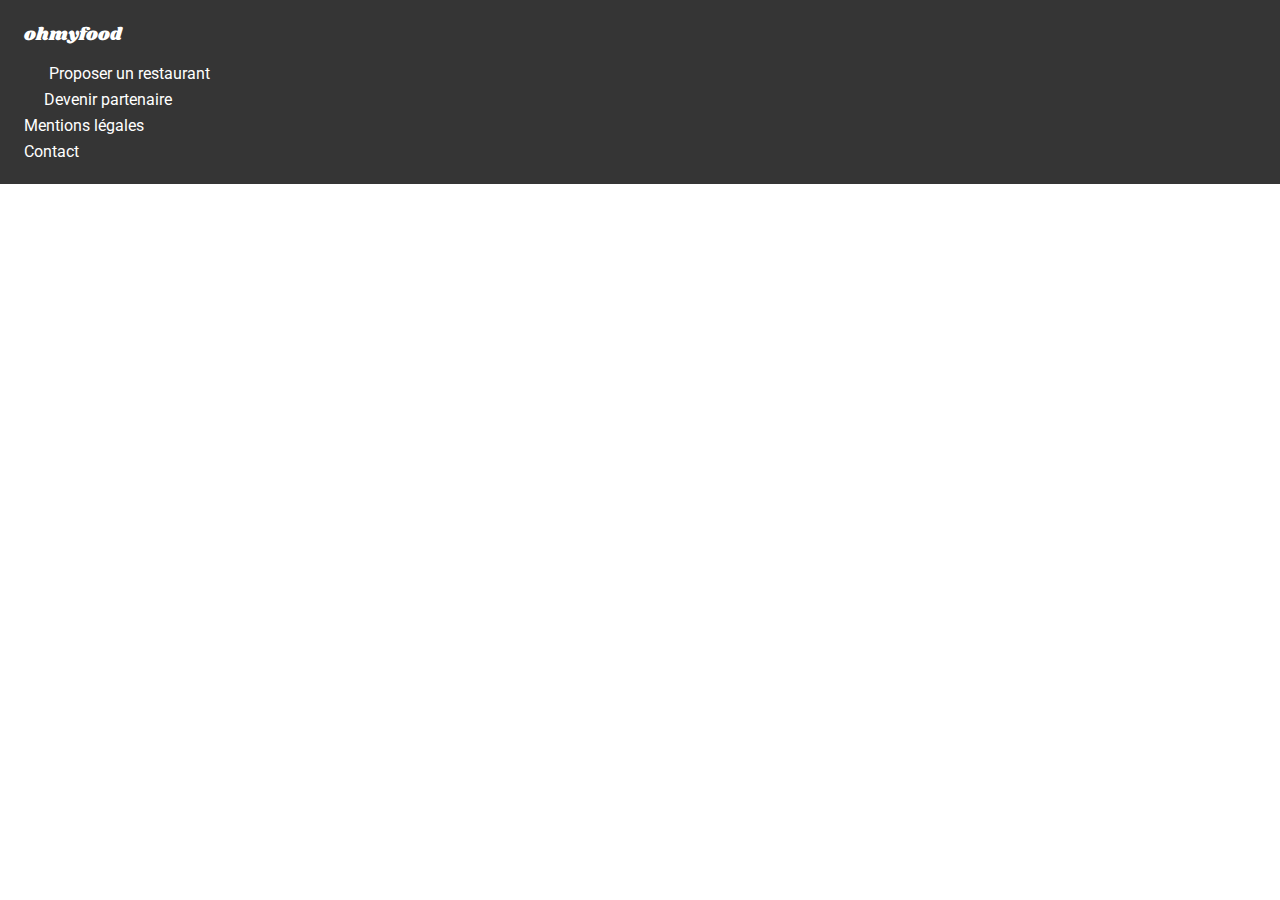
==== pages/aLaFrancaise.html @ b383493f "add all restaurants html pages" ====
<!doctype html>
<html lang=fr>
<head>
    <meta charset="UTF-8">
    <meta name="viewport" content="width=device-width, user-scalable=no, initial-scale=1.0, maximum-scale=1.0, minimum-scale=1.0">
    <meta http-equiv="X-UA-Compatible" content="ie=edge">
    <link rel="stylesheet" href="https://cdnjs.cloudflare.com/ajax/libs/font-awesome/6.2.1/css/all.min.css"
          integrity="sha512-MV7K8+y+gLIBoVD59lQIYicR65iaqukzvf/nwasF0nqhPay5w/9lJmVM2hMDcnK1OnMGCdVK+iQrJ7lzPJQd1w=="
          crossorigin="anonymous" referrerpolicy="no-referrer">
    <link rel="stylesheet" href="../css/style.css">
    <title>À la française</title>
</head>
<body>

<footer>
    <h2>ohmyfood</h2>
    <div class="lists">
        <ul class="participate">
            <li>
                <a href="#">Proposer un restaurant</a>
            </li>
            <li>
                <a href="#">Devenir partenaire</a>
            </li>
        </ul>
        <ul class="contact-legal">
            <li><a href="#">Mentions légales</a></li>
            <li><a href="#">Contact</a></li>
        </ul>
    </div>
</footer>
</body>
</html>
---- css/style.css ----
@import url("https://fonts.googleapis.com/css2?family=Shrikhand&display=swap");
@import url("https://fonts.googleapis.com/css2?family=Roboto:wght@300;400;500;700&display=swap");
*, ::before, ::after {
  margin: 0;
  padding: 0;
  box-sizing: border-box;
}

html {
  font-family: "roboto", sans-serif;
  scroll-behavior: smooth;
}

header {
  display: flex;
  justify-content: center;
  align-items: center;
  flex-direction: column;
}
header img {
  padding: 1em 0;
}
header .form-group {
  display: flex;
  justify-content: center;
  align-items: center;
  height: 50px;
  width: 100%;
  background-color: #EAEAEA;
}
header .form-group form {
  transform: translateX(15%);
}
header .form-group input {
  height: 100%;
  border: none;
  background-color: #EAEAEA;
  font-size: 16px;
}
header .form-group input:focus-within {
  outline: none;
}
header .form-group ::placeholder {
  color: #000;
  font-weight: bold;
}
header .form-group:focus {
  outline: none;
}
header .form-group i {
  font-size: 1em;
  padding-right: 15px;
}

.description {
  background-color: #F6F6F6;
  text-align: center;
  padding: 2rem 0;
}
.description h1 {
  margin: 0 1rem;
  font-size: 24px;
  font-weight: 700;
}
.description p {
  margin: 1rem 0;
  padding: 0 1.5rem;
  font-size: 18px;
  font-weight: 300;
  color: #666666;
}
.description button {
  margin-top: 1rem;
  width: 218px;
  height: 50px;
  border-radius: 25px;
  border: none;
  background: linear-gradient(to bottom, #FF79DA, #a16be0);
  color: white;
  font-weight: 500;
  font-family: Roboto, sans-serif;
  font-size: 16px;
  cursor: pointer;
  transition: all 0.3s ease-in-out;
  margin-bottom: 2rem;
}
.description button:hover {
  opacity: 0.8;
  box-shadow: 0 0 15px #99E2D0;
}

.working {
  display: flex;
  justify-content: center;
  align-items: center;
  padding: 3rem 1rem;
}
.working .container {
  width: 100%;
  max-width: 700px;
  display: flex;
  flex-direction: column;
}
.working .icon {
  color: #7E7E7E;
  margin-right: 1.5rem;
  font-size: 1.3rem;
  transform: translateY(-15%);
}
.working .icon-color {
  color: #9356DC;
}
.working h2 {
  padding: 1.5rem 0;
}
.working__content {
  margin: 0 0.5rem;
}
.working__content__row {
  position: relative;
  display: flex;
  justify-content: start;
  align-items: center;
  background-color: #F6F6F6;
  height: 75px;
  border-radius: 20px;
  box-shadow: 0 4px 15px 0 rgba(0, 0, 0, 0.15);
  padding: 0.8rem 2rem;
  font-weight: 500;
  margin-bottom: 1.5rem;
}
.working__content__row div {
  display: flex;
  justify-content: center;
  align-items: center;
  font-size: 14px;
  position: absolute;
  color: white;
  background-color: #9356DC;
  width: 1.3rem;
  height: 1.3rem;
  border-radius: 50%;
  left: 0;
  transform: translateX(-50%);
}

.restaurants {
  display: flex;
  justify-content: center;
  align-items: center;
  padding: 3rem 1rem;
  background-color: #F6F6F6;
}
.restaurants .container {
  width: 100%;
  max-width: 700px;
}
.restaurants .restaurants__cards {
  padding-bottom: 3rem;
}
.restaurants .restaurants__cards a {
  text-decoration: none;
  color: black;
  width: 100%;
  max-width: 650px;
  height: 300px;
}
.restaurants h2 {
  padding: 1.5rem 0;
}
.restaurants .card {
  width: 100%;
  background-color: white;
  margin: 0 auto;
  border-radius: 15px;
}
.restaurants .card:not(:last-child) {
  margin-bottom: 2rem;
}
.restaurants .card img {
  object-fit: cover;
  object-position: center center;
  width: 100%;
  transform-origin: 0 50%;
  height: 200px;
  border-radius: 15px 15px 0 0;
}
.restaurants .card .card__new {
  position: absolute;
  color: #278870;
  background-color: #99E2D0;
  box-shadow: 0 2px 4px 0 rgba(0, 0, 0, 0.15);
  padding: 8px 14px;
  font-size: 14px;
  border-radius: 2px;
  font-weight: 500;
  top: 20px;
  right: 20px;
}
.restaurants .card .card__content {
  display: flex;
  justify-content: space-between;
  width: 100%;
  height: 30%;
}
.restaurants .card .card__content__text {
  width: 100%;
  margin: 1rem;
  line-height: 1.7rem;
}
.restaurants .card .card__content__text p {
  font-size: 17px;
}
.restaurants .card .card__content__like {
  margin: 1rem 2rem 2rem 0;
  width: 10%;
  display: flex;
  justify-content: end;
  align-items: center;
}
.restaurants .card .heart-hover {
  display: none;
}
.restaurants .card i {
  font-size: 21px;
}
.restaurants .card i:hover {
  font-weight: 900;
  background: linear-gradient(to bottom, #FF79DA, #a16be0);
  -webkit-background-clip: text;
  -webkit-text-fill-color: transparent;
  opacity: 1;
  cursor: pointer;
}

footer {
  background: #353535;
  padding: 1.4rem 1.5rem;
}
footer li {
  list-style: none;
}
footer a {
  text-decoration: none;
  color: white;
}
footer h2 {
  font-family: "shrikhand", sans-serif;
  font-size: 18px;
  font-weight: 400;
  color: white;
  text-align: left;
  margin-bottom: 1rem;
}
footer .participate {
  color: white;
}
footer .participate :nth-child(1) ::before {
  font-family: "Font Awesome 5 Free";
  vertical-align: middle;
  font-weight: 900;
  font-size: 13px;
  content: "\f2e7";
  padding-right: 15px;
}
footer .participate :nth-child(2) ::before {
  font-family: "Font Awesome 5 Free";
  vertical-align: middle;
  font-weight: 900;
  font-size: 13px;
  content: "\f4c4";
  padding-right: 10px;
}
footer .participate li,
footer .contact-legal li:not(:last-child) {
  margin-bottom: 7px;
}

/*# sourceMappingURL=style.css.map */
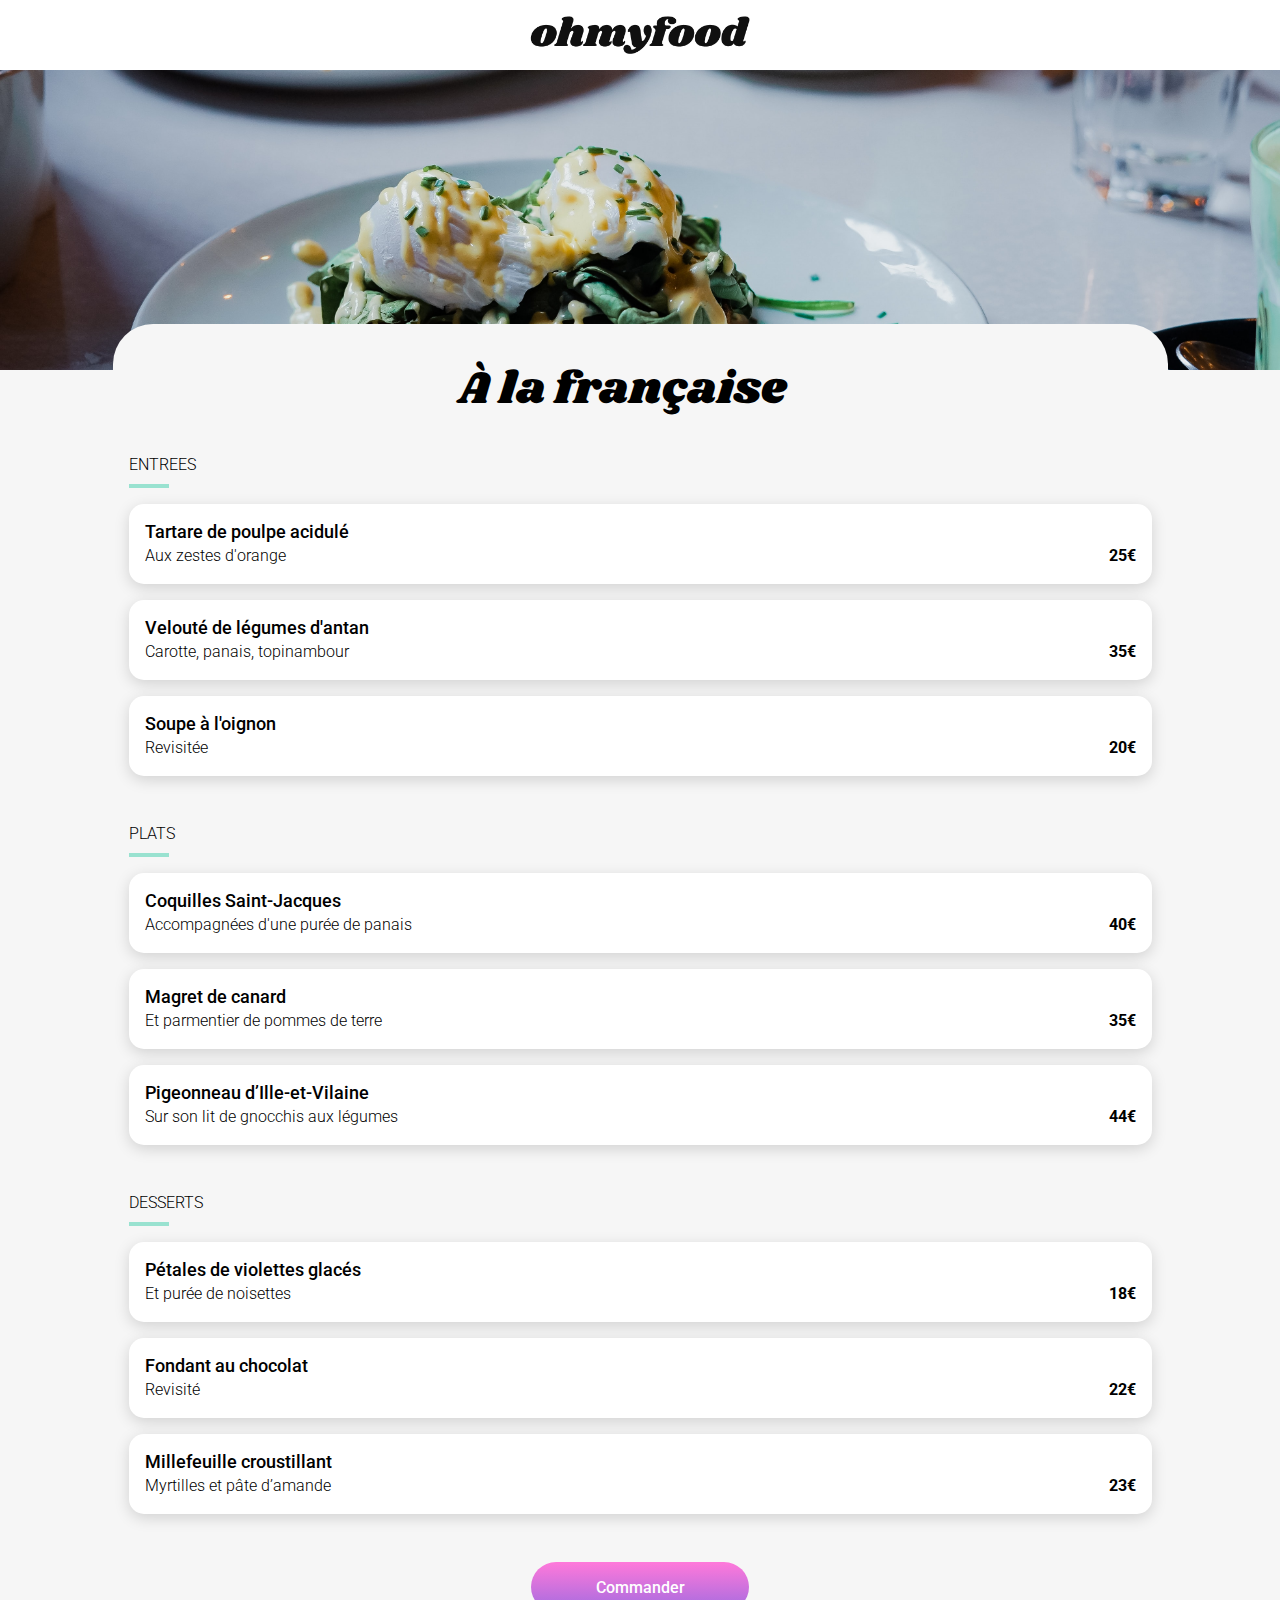
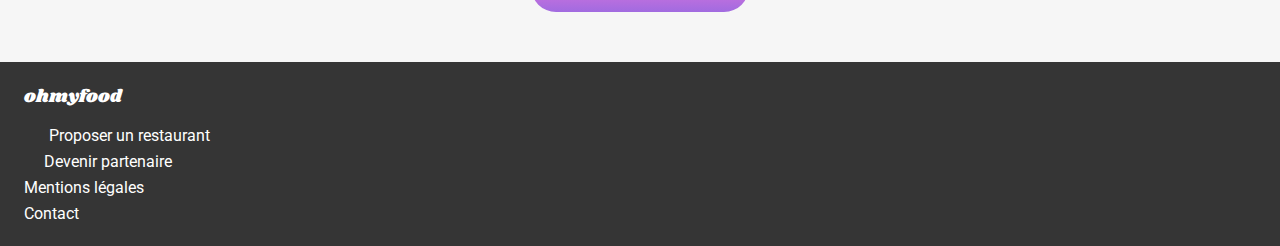
==== commit 0fa31b37: "page a la francaise for mobile done" ====
--- a/pages/aLaFrancaise.html
+++ b/pages/aLaFrancaise.html
@@ -11,6 +11,129 @@
     <title>À la française</title>
 </head>
 <body>
+<header class="header-restaurant">
+    <a href="../index.html">
+        <i class="fa-solid fa-arrow-left"></i>
+    </a>
+    <img src="../images/logo/ohmyfood.png" alt="Logo Oh my food">
+</header>
+
+<main>
+    <img src="../images/restaurants/toa-heftiba-DQKerTsQwi0-unsplash.jpg" alt="Restaurant À la française">
+    <section class="restaurant">
+        <h1>À la française<i class="fa-regular fa-heart"></i></h1>
+        <div class="container">
+            <div class="container__title">
+                <h2>ENTREES</h2>
+            </div>
+            <div class="container__content">
+                <h3>Tartare de poulpe acidulé</h3>
+                <div class="container__content__description">
+                    <p>Aux zestes d'orange</p>
+                    <p class="price">25€</p>
+                </div>
+                <div class="container__content__selected">
+                    <i class="fas fa-check-circle"></i>
+                </div>
+            </div>
+            <div class="container__content">
+                <h3>Velouté de légumes d'antan</h3>
+                <div class="container__content__description">
+                    <p>Carotte, panais, topinambour</p>
+                    <p class="price">35€</p>
+                </div>
+                <div class="container__content__selected">
+                    <i class="fas fa-check-circle"></i>
+                </div>
+            </div>
+            <div class="container__content">
+                <h3>Soupe à l'oignon</h3>
+                <div class="container__content__description">
+                    <p>Revisitée</p>
+                    <p class="price">20€</p>
+                </div>
+                <div class="container__content__selected">
+                    <i class="fas fa-check-circle"></i>
+                </div>
+            </div>
+        </div>
+
+        <div class="container">
+            <div class="container__title">
+                <h2>PLATS</h2>
+            </div>
+            <div class="container__content">
+                <h3>Coquilles Saint-Jacques</h3>
+                <div class="container__content__description">
+                    <p>Accompagnées d'une purée de panais</p>
+                    <p class="price">40€</p>
+                </div>
+                <div class="container__content__selected">
+                    <i class="fas fa-check-circle"></i>
+                </div>
+            </div>
+            <div class="container__content">
+                <h3>Magret de canard</h3>
+                <div class="container__content__description">
+                    <p>Et parmentier de pommes de terre</p>
+                    <p class="price">35€</p>
+                </div>
+                <div class="container__content__selected">
+                    <i class="fas fa-check-circle"></i>
+                </div>
+            </div>
+            <div class="container__content">
+                <h3>Pigeonneau d’Ille-et-Vilaine</h3>
+                <div class="container__content__description">
+                    <p>Sur son lit de gnocchis aux légumes</p>
+                    <p class="price">44€</p>
+                </div>
+                <div class="container__content__selected">
+                    <i class="fas fa-check-circle"></i>
+                </div>
+            </div>
+        </div>
+
+        <div class="container">
+            <div class="container__title">
+                <h2>DESSERTS</h2>
+            </div>
+            <div class="container__content">
+                <h3>Pétales de violettes glacés</h3>
+                <div class="container__content__description">
+                    <p>Et purée de noisettes</p>
+                    <p class="price">18€</p>
+                </div>
+                <div class="container__content__selected">
+                    <i class="fas fa-check-circle"></i>
+                </div>
+            </div>
+            <div class="container__content">
+                <h3>Fondant au chocolat</h3>
+                <div class="container__content__description">
+                    <p>Revisité</p>
+                    <p class="price">22€</p>
+                </div>
+                <div class="container__content__selected">
+                    <i class="fas fa-check-circle"></i>
+                </div>
+            </div>
+            <div class="container__content">
+                <h3>Millefeuille croustillant</h3>
+                <div class="container__content__description">
+                    <p>Myrtilles et pâte d’amande</p>
+                    <p class="price">23€</p>
+                </div>
+                <div class="container__content__selected">
+                    <i class="fas fa-check-circle"></i>
+                </div>
+            </div>
+        </div>
+        <div class="submit">
+            <button type="submit">Commander</button>
+        </div>
+    </section>
+</main>
 
 <footer>
     <h2>ohmyfood</h2>
--- a/css/style.css
+++ b/css/style.css
@@ -11,16 +11,16 @@
   scroll-behavior: smooth;
 }
 
-header {
+.header {
   display: flex;
   justify-content: center;
   align-items: center;
   flex-direction: column;
 }
-header img {
-  padding: 1em 0;
-}
-header .form-group {
+.header img {
+  margin: 1em 0;
+}
+.header .form-group {
   display: flex;
   justify-content: center;
   align-items: center;
@@ -28,26 +28,26 @@
   width: 100%;
   background-color: #EAEAEA;
 }
-header .form-group form {
+.header .form-group form {
   transform: translateX(15%);
 }
-header .form-group input {
+.header .form-group input {
   height: 100%;
   border: none;
   background-color: #EAEAEA;
   font-size: 16px;
 }
-header .form-group input:focus-within {
+.header .form-group input:focus-within {
   outline: none;
 }
-header .form-group ::placeholder {
+.header .form-group ::placeholder {
   color: #000;
   font-weight: bold;
 }
-header .form-group:focus {
+.header .form-group:focus {
   outline: none;
 }
-header .form-group i {
+.header .form-group i {
   font-size: 1em;
   padding-right: 15px;
 }
@@ -170,6 +170,7 @@
 }
 .restaurants .card {
   width: 100%;
+  position: relative;
   background-color: white;
   margin: 0 auto;
   border-radius: 15px;
@@ -218,9 +219,6 @@
   justify-content: end;
   align-items: center;
 }
-.restaurants .card .heart-hover {
-  display: none;
-}
 .restaurants .card i {
   font-size: 21px;
 }
@@ -229,7 +227,6 @@
   background: linear-gradient(to bottom, #FF79DA, #a16be0);
   -webkit-background-clip: text;
   -webkit-text-fill-color: transparent;
-  opacity: 1;
   cursor: pointer;
 }
 
@@ -276,4 +273,157 @@
   margin-bottom: 7px;
 }
 
+.header-restaurant {
+  padding: 14px 0;
+  display: flex;
+  align-items: center;
+  position: relative;
+  height: 70px;
+}
+.header-restaurant img {
+  position: absolute;
+  top: 50%;
+  left: 50%;
+  height: 70px;
+  padding: 1em;
+  transform: translate(-50%, -50%);
+}
+.header-restaurant i {
+  font-size: 2em;
+  color: #353535;
+  margin: 0 42px 0 1rem;
+}
+
+main {
+  margin: 0 auto;
+  background-color: #F6F6F6;
+}
+main img {
+  width: 100%;
+  height: 300px;
+  object-fit: cover;
+}
+
+.restaurant {
+  margin: 0 auto;
+  background-color: #F6F6F6;
+  max-width: 1055px;
+  border-radius: 40px 40px 0 0;
+  transform: translateY(-50px);
+}
+.restaurant h1 {
+  text-align: center;
+  font-family: "shrikhand", sans-serif;
+  font-weight: 400;
+  font-size: clamp(1.4rem, 20px + 2vw, 3rem);
+  padding: 2rem 0 1rem 0;
+}
+.restaurant i {
+  font-size: clamp(1.4rem, 20px + 2vw, 3rem);
+  margin-left: 2rem;
+  padding: 2px;
+}
+.restaurant i:hover {
+  background: linear-gradient(to bottom, #FF79DA, #a16be0);
+  font-weight: 900;
+  -webkit-background-clip: text;
+  -webkit-text-fill-color: transparent;
+  cursor: pointer;
+}
+.restaurant .container {
+  padding: 1rem 1rem 2rem;
+}
+.restaurant .container .container__title {
+  border-bottom: 4px solid #99E2D0;
+  bottom: 0;
+  left: 0;
+  width: 40px;
+}
+.restaurant .container .container__title h2 {
+  font-size: 16px;
+  font-weight: 300;
+  padding-bottom: 10px;
+}
+.restaurant .container__content {
+  position: relative;
+  padding: 1rem;
+  border-radius: 15px;
+  background-color: #fff;
+  box-shadow: 0 4px 15px 0 rgba(0, 0, 0, 0.15);
+  margin-top: 1rem;
+  line-height: 1.5rem;
+  overflow: hidden;
+}
+.restaurant .container__content:hover {
+  cursor: pointer;
+}
+.restaurant .container__content:hover .container__content__selected {
+  transform: translateX(0);
+  visibility: visible;
+}
+.restaurant .container__content:hover .price {
+  margin-right: 60px;
+  transition: all 0.6s linear;
+}
+.restaurant .container__content h3 {
+  font-size: 18px;
+  font-weight: 500;
+}
+.restaurant .container__content .container__content__description {
+  display: flex;
+  justify-content: space-between;
+  align-items: center;
+  font-size: 16px;
+  font-weight: 300;
+}
+.restaurant .container__content .container__content__description .price {
+  font-weight: bold;
+  transition: all 0.6s linear;
+}
+.restaurant .container__content .container__content__selected {
+  display: flex;
+  justify-content: center;
+  align-items: center;
+  background-color: #99E2D0;
+  height: 100%;
+  width: 60px;
+  position: absolute;
+  top: 0;
+  right: 0;
+  border-radius: 0 15px 15px 0;
+  transform: translateX(50px);
+  visibility: hidden;
+  transition: all 0.6s linear;
+}
+.restaurant .container__content .container__content__selected i {
+  color: #fff;
+  font-size: 2rem;
+  margin: 0;
+}
+.restaurant .submit {
+  display: flex;
+  justify-content: center;
+  align-items: center;
+  padding-top: 1rem;
+}
+.restaurant .submit button {
+  margin-top: 1rem;
+  width: 218px;
+  height: 50px;
+  border-radius: 25px;
+  border: none;
+  background: linear-gradient(to bottom, #FF79DA, #a16be0);
+  color: white;
+  font-weight: 500;
+  font-family: Roboto, sans-serif;
+  font-size: 16px;
+  cursor: pointer;
+  transition: all 0.3s ease-in-out;
+  margin: 0 auto;
+}
+.restaurant .submit button:hover {
+  opacity: 0.8;
+  box-shadow: 0 0 15px #99E2D0;
+}
+
 /*# sourceMappingURL=style.css.map */
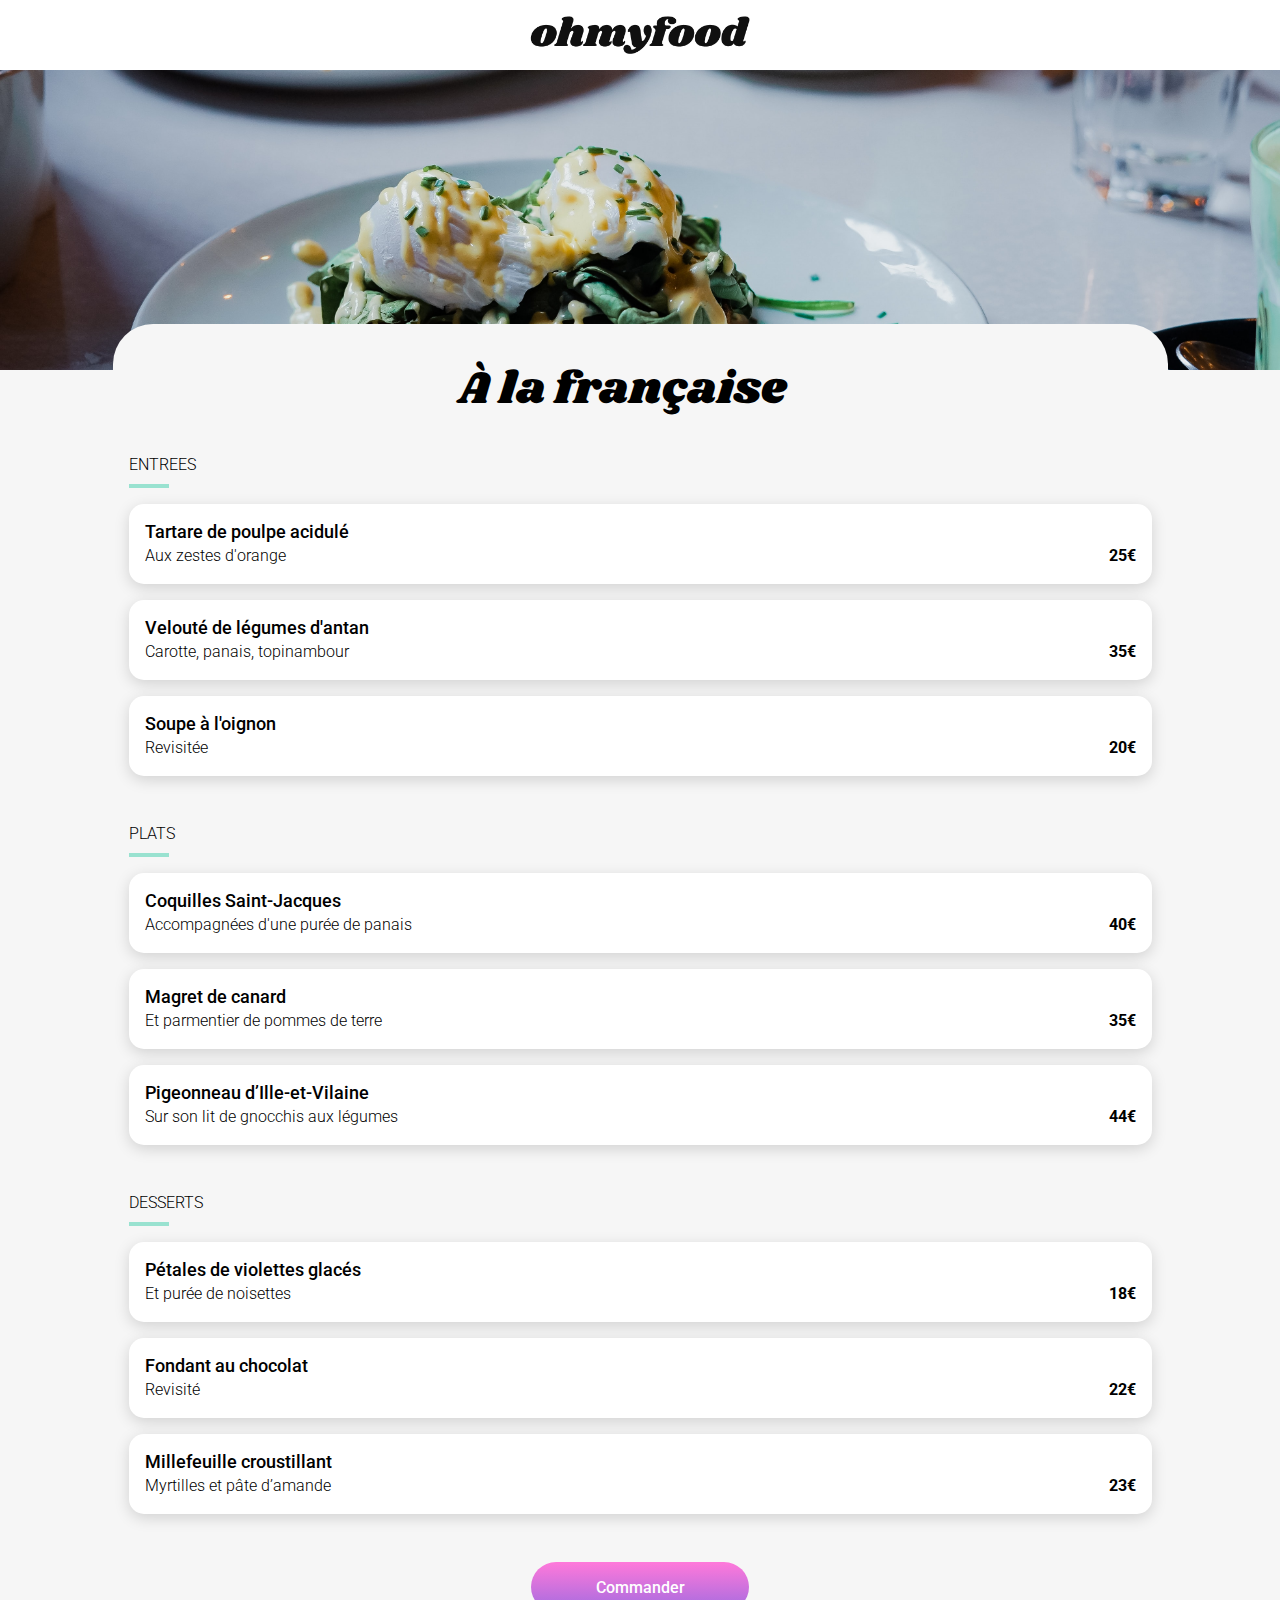
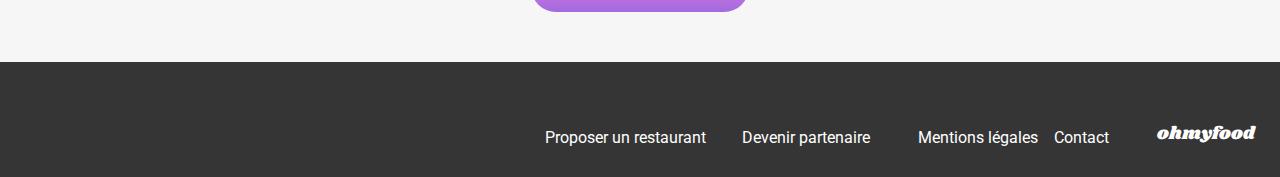
==== commit b5c0c91c: "check html and css to validator" ====
--- a/pages/aLaFrancaise.html
+++ b/pages/aLaFrancaise.html
@@ -2,7 +2,7 @@
 <html lang=fr>
 <head>
     <meta charset="UTF-8">
-    <meta name="viewport" content="width=device-width, user-scalable=no, initial-scale=1.0, maximum-scale=1.0, minimum-scale=1.0">
+    <meta name="viewport" content="width=device-width, initial-scale=1.0">
     <meta http-equiv="X-UA-Compatible" content="ie=edge">
     <link rel="stylesheet" href="https://cdnjs.cloudflare.com/ajax/libs/font-awesome/6.2.1/css/all.min.css"
           integrity="sha512-MV7K8+y+gLIBoVD59lQIYicR65iaqukzvf/nwasF0nqhPay5w/9lJmVM2hMDcnK1OnMGCdVK+iQrJ7lzPJQd1w=="
--- a/css/style.css
+++ b/css/style.css
@@ -55,7 +55,7 @@
 .description {
   background-color: #F6F6F6;
   text-align: center;
-  padding: 2rem 0;
+  padding: 2rem 0 1rem 0;
 }
 .description h1 {
   margin: 0 1rem;
@@ -90,10 +90,11 @@
 }
 
 .working {
-  display: flex;
-  justify-content: center;
-  align-items: center;
-  padding: 3rem 1rem;
+  background-color: #fff;
+  display: flex;
+  justify-content: center;
+  align-items: center;
+  padding: 2rem 1rem;
 }
 .working .container {
   width: 100%;
@@ -144,11 +145,29 @@
   transform: translateX(-50%);
 }
 
+@media screen and (min-width: 1300px) {
+  .working {
+    margin: 0 auto;
+  }
+  .working .container {
+    max-width: 1100px;
+    width: 100%;
+  }
+  .working .working__content {
+    display: flex;
+  }
+  .working .working__content__row {
+    width: 100%;
+  }
+  .working .working__content__row:not(:last-child) {
+    margin-right: 2rem;
+  }
+}
 .restaurants {
   display: flex;
   justify-content: center;
   align-items: center;
-  padding: 3rem 1rem;
+  padding: 2rem 1rem;
   background-color: #F6F6F6;
 }
 .restaurants .container {
@@ -156,7 +175,7 @@
   max-width: 700px;
 }
 .restaurants .restaurants__cards {
-  padding-bottom: 3rem;
+  padding-bottom: 2rem;
 }
 .restaurants .restaurants__cards a {
   text-decoration: none;
@@ -230,6 +249,33 @@
   cursor: pointer;
 }
 
+@media screen and (min-width: 1300px) {
+  .restaurants {
+    max-width: 1200px;
+    margin: 0 auto;
+    padding: 0;
+  }
+  .restaurants .container {
+    max-width: 1100px;
+    width: 100%;
+  }
+  .restaurants .restaurants__cards {
+    display: flex;
+    justify-content: space-between;
+    align-items: center;
+    flex-wrap: wrap;
+    padding-bottom: 0;
+  }
+  .restaurants .restaurants__cards a {
+    max-width: 500px;
+    width: 47%;
+  }
+  .restaurants .restaurants__cards .card {
+    max-width: 500px;
+    padding: 0;
+    margin: 0 0 3rem 0;
+  }
+}
 footer {
   background: #353535;
   padding: 1.4rem 1.5rem;
@@ -273,6 +319,36 @@
   margin-bottom: 7px;
 }
 
+@media screen and (min-width: 800px) {
+  footer {
+    display: flex;
+    justify-content: end;
+    align-items: end;
+    padding: 30px 25px;
+    height: 115px;
+  }
+  footer h2 {
+    order: 2;
+    margin-bottom: 0;
+    padding: 0;
+  }
+  footer .lists {
+    display: flex;
+    justify-content: center;
+    align-items: center;
+  }
+  footer .lists .participate,
+  footer .lists .contact-legal {
+    display: flex;
+    justify-content: center;
+    margin-right: 2rem;
+  }
+  footer .lists .participate li,
+  footer .lists .contact-legal li {
+    margin: 0;
+    padding-right: 1rem;
+  }
+}
 .header-restaurant {
   padding: 14px 0;
   display: flex;
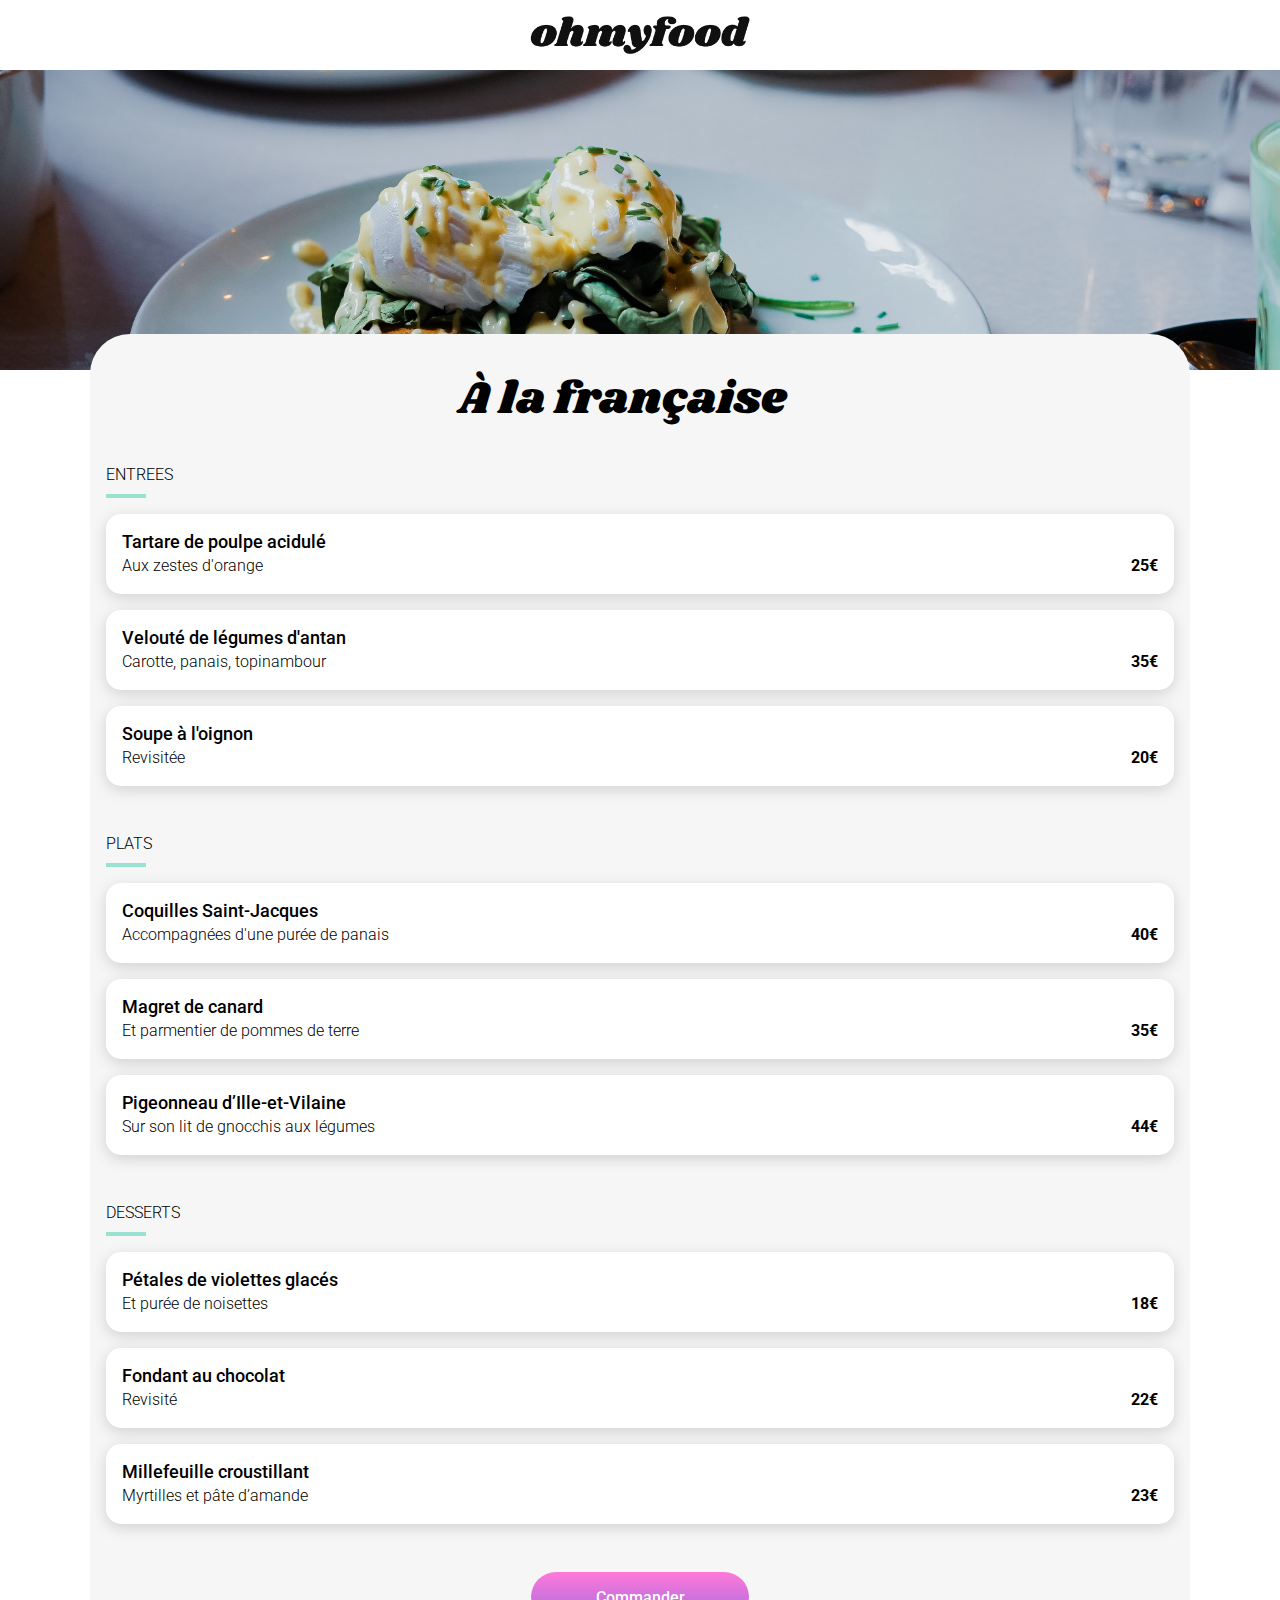
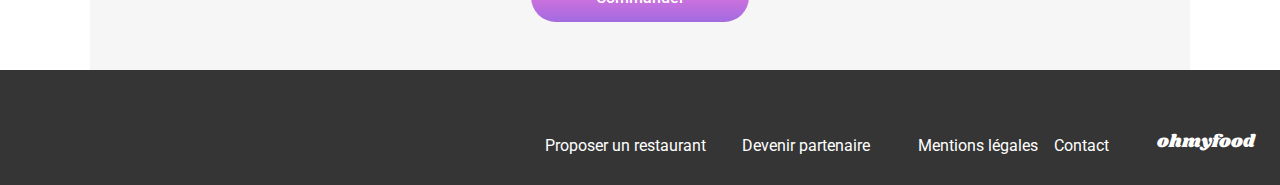
==== commit 66a25746: "fix font color on restaurant pages, add link for email on contact link on footer" ====
--- a/pages/aLaFrancaise.html
+++ b/pages/aLaFrancaise.html
@@ -148,7 +148,7 @@
         </ul>
         <ul class="contact-legal">
             <li><a href="#">Mentions légales</a></li>
-            <li><a href="#">Contact</a></li>
+            <li><a href="mailto:contact@ohmyfood.com">Contact</a></li>
         </ul>
     </div>
 </footer>
--- a/css/style.css
+++ b/css/style.css
@@ -372,7 +372,7 @@
 
 main {
   margin: 0 auto;
-  background-color: #F6F6F6;
+  background-color: #fff;
 }
 main img {
   width: 100%;
@@ -381,11 +381,12 @@
 }
 
 .restaurant {
-  margin: 0 auto;
+  margin: 0 auto -40px;
+  padding-bottom: 3rem;
   background-color: #F6F6F6;
-  max-width: 1055px;
+  max-width: 1100px;
   border-radius: 40px 40px 0 0;
-  transform: translateY(-50px);
+  transform: translateY(-40px);
 }
 .restaurant h1 {
   text-align: center;
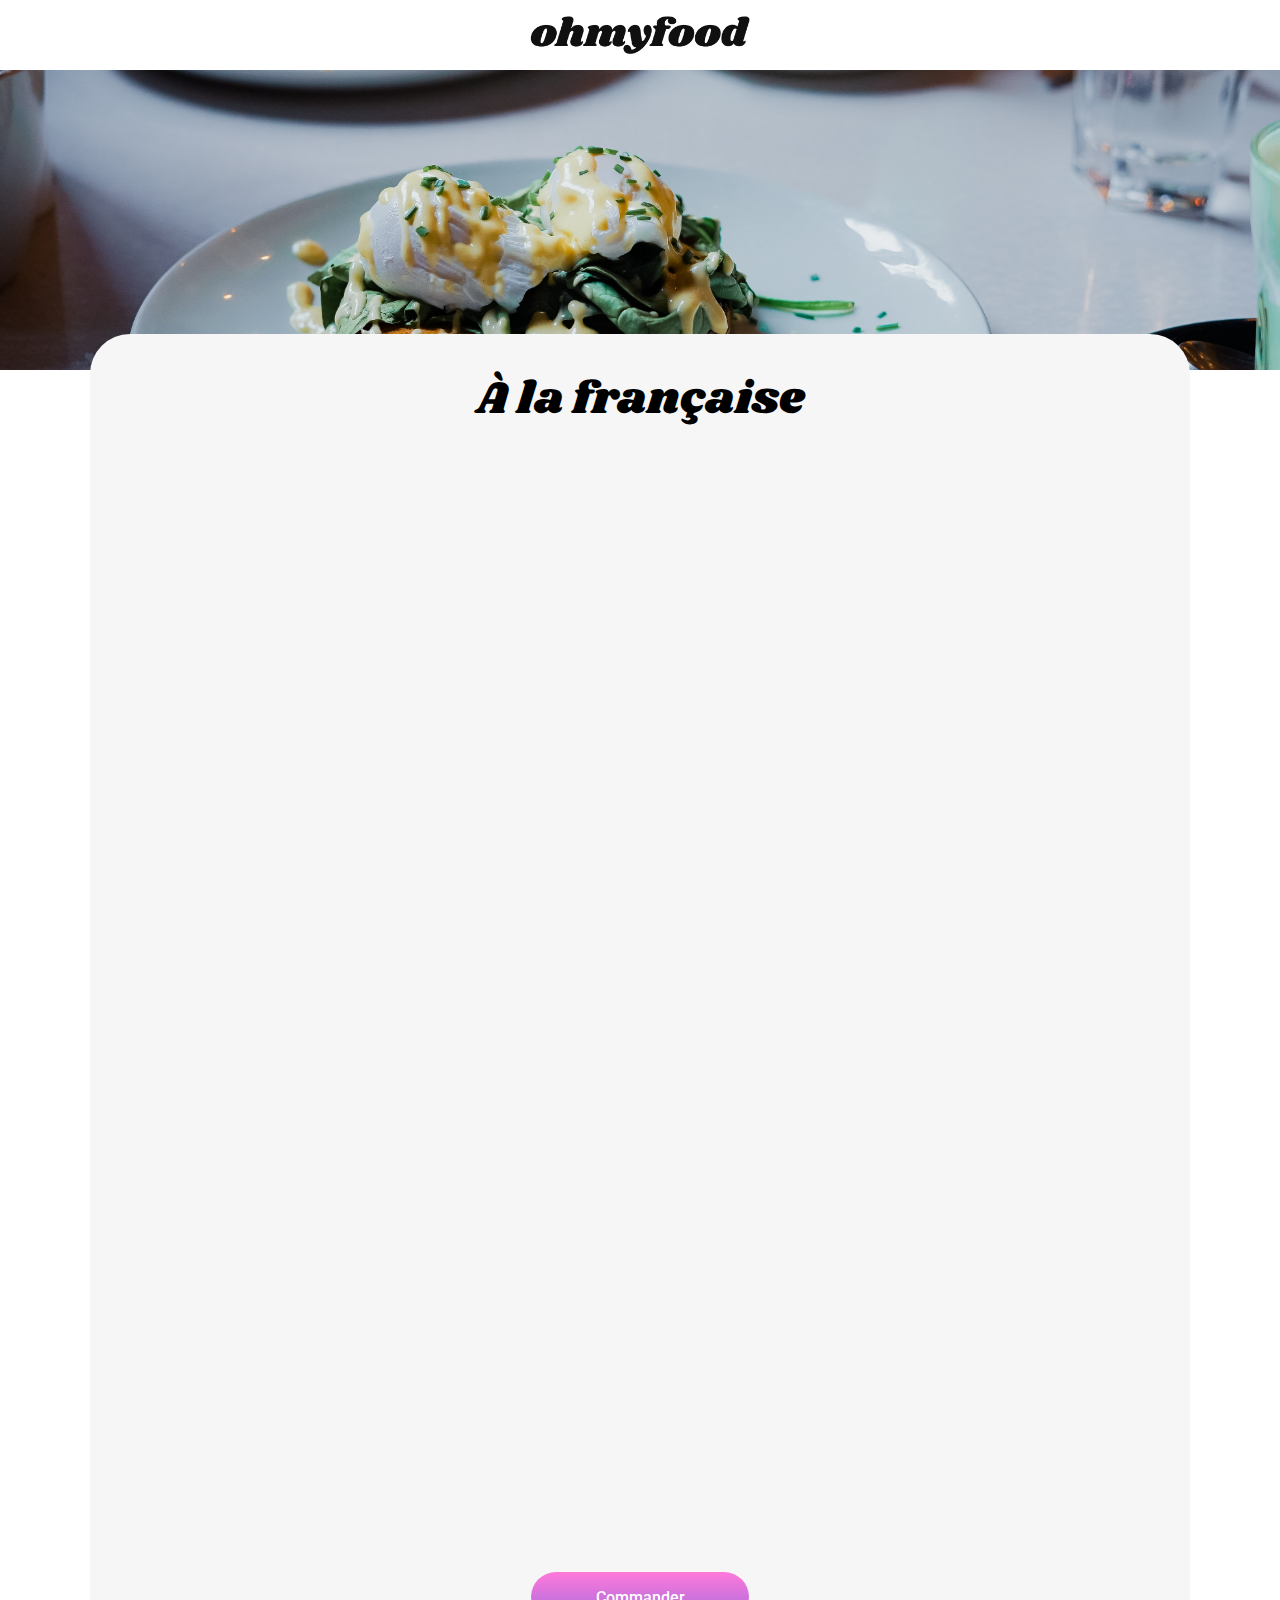
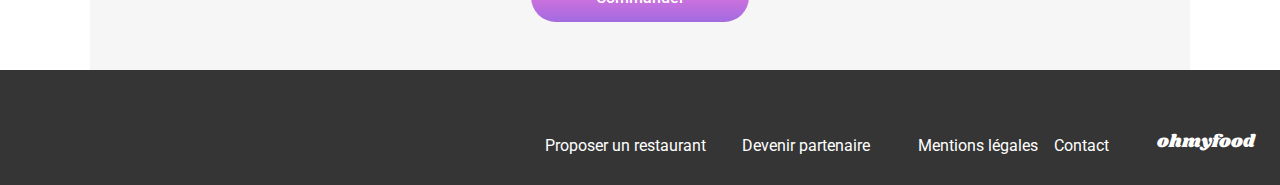
==== commit 7d600fec: "fix hearts with a transition on hover" ====
--- a/pages/aLaFrancaise.html
+++ b/pages/aLaFrancaise.html
@@ -21,7 +21,12 @@
 <main>
     <img src="../images/restaurants/toa-heftiba-DQKerTsQwi0-unsplash.jpg" alt="Restaurant À la française">
     <section class="restaurant">
-        <h1>À la française<i class="fa-regular fa-heart"></i></h1>
+        <h1>À la française
+            <span class="heart">
+                <i class="fa-regular fa-heart"></i>
+                <i class="fas full fa-heart"></i>
+            </span>
+        </h1>
         <div class="container">
             <div class="container__title">
                 <h2>ENTREES</h2>
--- a/css/style.css
+++ b/css/style.css
@@ -86,7 +86,7 @@
 }
 .description button:hover {
   opacity: 0.8;
-  box-shadow: 0 0 15px #99E2D0;
+  box-shadow: 0 4px 15px 0 rgba(0, 0, 0, 0.35);
 }
 
 .working {
@@ -232,26 +232,41 @@
   font-size: 17px;
 }
 .restaurants .card .card__content__like {
-  margin: 1rem 2rem 2rem 0;
   width: 10%;
   display: flex;
-  justify-content: end;
-  align-items: center;
-}
-.restaurants .card i {
+  justify-content: start;
+  align-items: center;
+}
+.restaurants .card .card__content__like .heart {
+  position: relative;
+}
+.restaurants .card .card__content__like .heart .fa-heart {
   font-size: 21px;
-}
-.restaurants .card i:hover {
+  padding: 2px;
+  cursor: pointer;
+  position: absolute;
+  transform: translateY(-50%);
+}
+.restaurants .card .card__content__like .heart .fa-regular {
+  transition: opacity 0.6s ease-out;
+}
+.restaurants .card .card__content__like .heart .full {
+  opacity: 0;
+  background: linear-gradient(to bottom, #FF79DA, #a16be0);
   font-weight: 900;
-  background: linear-gradient(to bottom, #FF79DA, #a16be0);
   -webkit-background-clip: text;
   -webkit-text-fill-color: transparent;
-  cursor: pointer;
+  transition: all 0.6s ease-out;
+}
+.restaurants .card .card__content__like .heart:hover .fa-regular {
+  opacity: 0;
+}
+.restaurants .card .card__content__like .heart:hover .full {
+  opacity: 1;
 }
 
 @media screen and (min-width: 1300px) {
   .restaurants {
-    max-width: 1200px;
     margin: 0 auto;
     padding: 0;
   }
@@ -349,6 +364,89 @@
     padding-right: 1rem;
   }
 }
+.loader {
+  opacity: 0;
+  z-index: -5;
+  position: fixed;
+  top: 0;
+  left: 0;
+  display: flex;
+  justify-content: center;
+  align-items: center;
+  flex-direction: column;
+  height: 100%;
+  width: 100%;
+  background-color: #e0dada;
+  animation: displayLoader 3s cubic-bezier(1, -0.01, 0.63, 0.91);
+}
+.loader p {
+  font-family: "shrikhand", sans-serif;
+  font-weight: 400;
+  font-size: 3rem;
+  margin-bottom: 2rem;
+}
+.loader .wheel {
+  display: flex;
+  justify-content: center;
+  align-items: center;
+  width: 120px;
+  height: 120px;
+  position: relative;
+}
+.loader .wheel span {
+  color: #9356DC;
+  font-weight: bold;
+  font-size: 1.4rem;
+  animation: flash 2s alternate ease-in-out 2;
+}
+.loader .wheel::before {
+  content: "";
+  width: 120px;
+  height: 120px;
+  position: absolute;
+  border-radius: 50%;
+  border: 12px solid;
+  border-color: #9356DC transparent #9356DC transparent;
+  animation: spin 2s ease-in-out 2;
+}
+
+@media screen and (min-width: 768px) {
+  .loader span {
+    font-size: 2rem;
+  }
+  .loader .wheel, .loader .wheel::before {
+    width: 160px;
+    height: 160px;
+  }
+}
+@keyframes spin {
+  0% {
+    transform: rotate(0deg);
+  }
+  100% {
+    transform: rotate(360deg);
+  }
+}
+@keyframes flash {
+  0% {
+    opacity: 0.2;
+  }
+  100% {
+    opacity: 1;
+  }
+}
+@keyframes displayLoader {
+  0%, 99% {
+    z-index: 10;
+  }
+  0% {
+    opacity: 1;
+  }
+  100% {
+    z-index: -5;
+    opacity: 0;
+  }
+}
 .header-restaurant {
   padding: 14px 0;
   display: flex;
@@ -361,8 +459,11 @@
   top: 50%;
   left: 50%;
   height: 70px;
-  padding: 1em;
+  padding: 1em 0;
   transform: translate(-50%, -50%);
+}
+.header-restaurant a {
+  width: 60px;
 }
 .header-restaurant i {
   font-size: 2em;
@@ -381,12 +482,12 @@
 }
 
 .restaurant {
+  transform: translateY(-40px);
   margin: 0 auto -40px;
   padding-bottom: 3rem;
   background-color: #F6F6F6;
   max-width: 1100px;
   border-radius: 40px 40px 0 0;
-  transform: translateY(-40px);
 }
 .restaurant h1 {
   text-align: center;
@@ -395,17 +496,32 @@
   font-size: clamp(1.4rem, 20px + 2vw, 3rem);
   padding: 2rem 0 1rem 0;
 }
-.restaurant i {
+.restaurant .heart {
+  position: relative;
+}
+.restaurant .heart .fa-heart {
   font-size: clamp(1.4rem, 20px + 2vw, 3rem);
   margin-left: 2rem;
   padding: 2px;
-}
-.restaurant i:hover {
+  cursor: pointer;
+  position: absolute;
+}
+.restaurant .heart .fa-regular {
+  transition: opacity 0.6s ease-out;
+}
+.restaurant .heart .full {
+  opacity: 0;
   background: linear-gradient(to bottom, #FF79DA, #a16be0);
   font-weight: 900;
   -webkit-background-clip: text;
   -webkit-text-fill-color: transparent;
-  cursor: pointer;
+  transition: all 0.6s ease-out;
+}
+.restaurant .heart:hover .fa-regular {
+  opacity: 0;
+}
+.restaurant .heart:hover .full {
+  opacity: 1;
 }
 .restaurant .container {
   padding: 1rem 1rem 2rem;
@@ -434,6 +550,14 @@
 .restaurant .container__content:hover {
   cursor: pointer;
 }
+.restaurant .container__content:hover h3 {
+  margin-right: 60px;
+}
+.restaurant .container__content:hover h3, .restaurant .container__content:hover p:nth-child(1) {
+  white-space: nowrap;
+  overflow: hidden;
+  text-overflow: ellipsis;
+}
 .restaurant .container__content:hover .container__content__selected {
   transform: translateX(0);
   visibility: visible;
@@ -461,10 +585,10 @@
   display: flex;
   justify-content: center;
   align-items: center;
+  position: absolute;
   background-color: #99E2D0;
   height: 100%;
   width: 60px;
-  position: absolute;
   top: 0;
   right: 0;
   border-radius: 0 15px 15px 0;
@@ -500,7 +624,41 @@
 }
 .restaurant .submit button:hover {
   opacity: 0.8;
-  box-shadow: 0 0 15px #99E2D0;
+  box-shadow: 0 4px 15px 0 rgba(0, 0, 0, 0.35);
+}
+
+@media screen and (min-width: 768px) {
+  .header-restaurant {
+    padding: 14px 22px;
+  }
+}
+/* Animation fadeInUp */
+@keyframes fadeInUp {
+  from {
+    opacity: 0;
+    transform: translateY(40px);
+  }
+  to {
+    opacity: 1;
+    transform: translateY(0);
+  }
+}
+.restaurant .container {
+  opacity: 0;
+  transform: translateY(40px);
+  transition: all 0.5s ease-in-out;
+}
+
+.restaurant .container:nth-child(2) {
+  animation: fadeInUp 0.5s ease-in-out 0.2s forwards;
+}
+
+.restaurant .container:nth-child(3) {
+  animation: fadeInUp 0.5s ease-in-out 0.5s forwards;
+}
+
+.restaurant .container:nth-child(4) {
+  animation: fadeInUp 0.5s ease-in-out 0.8s forwards;
 }
 
 /*# sourceMappingURL=style.css.map */
